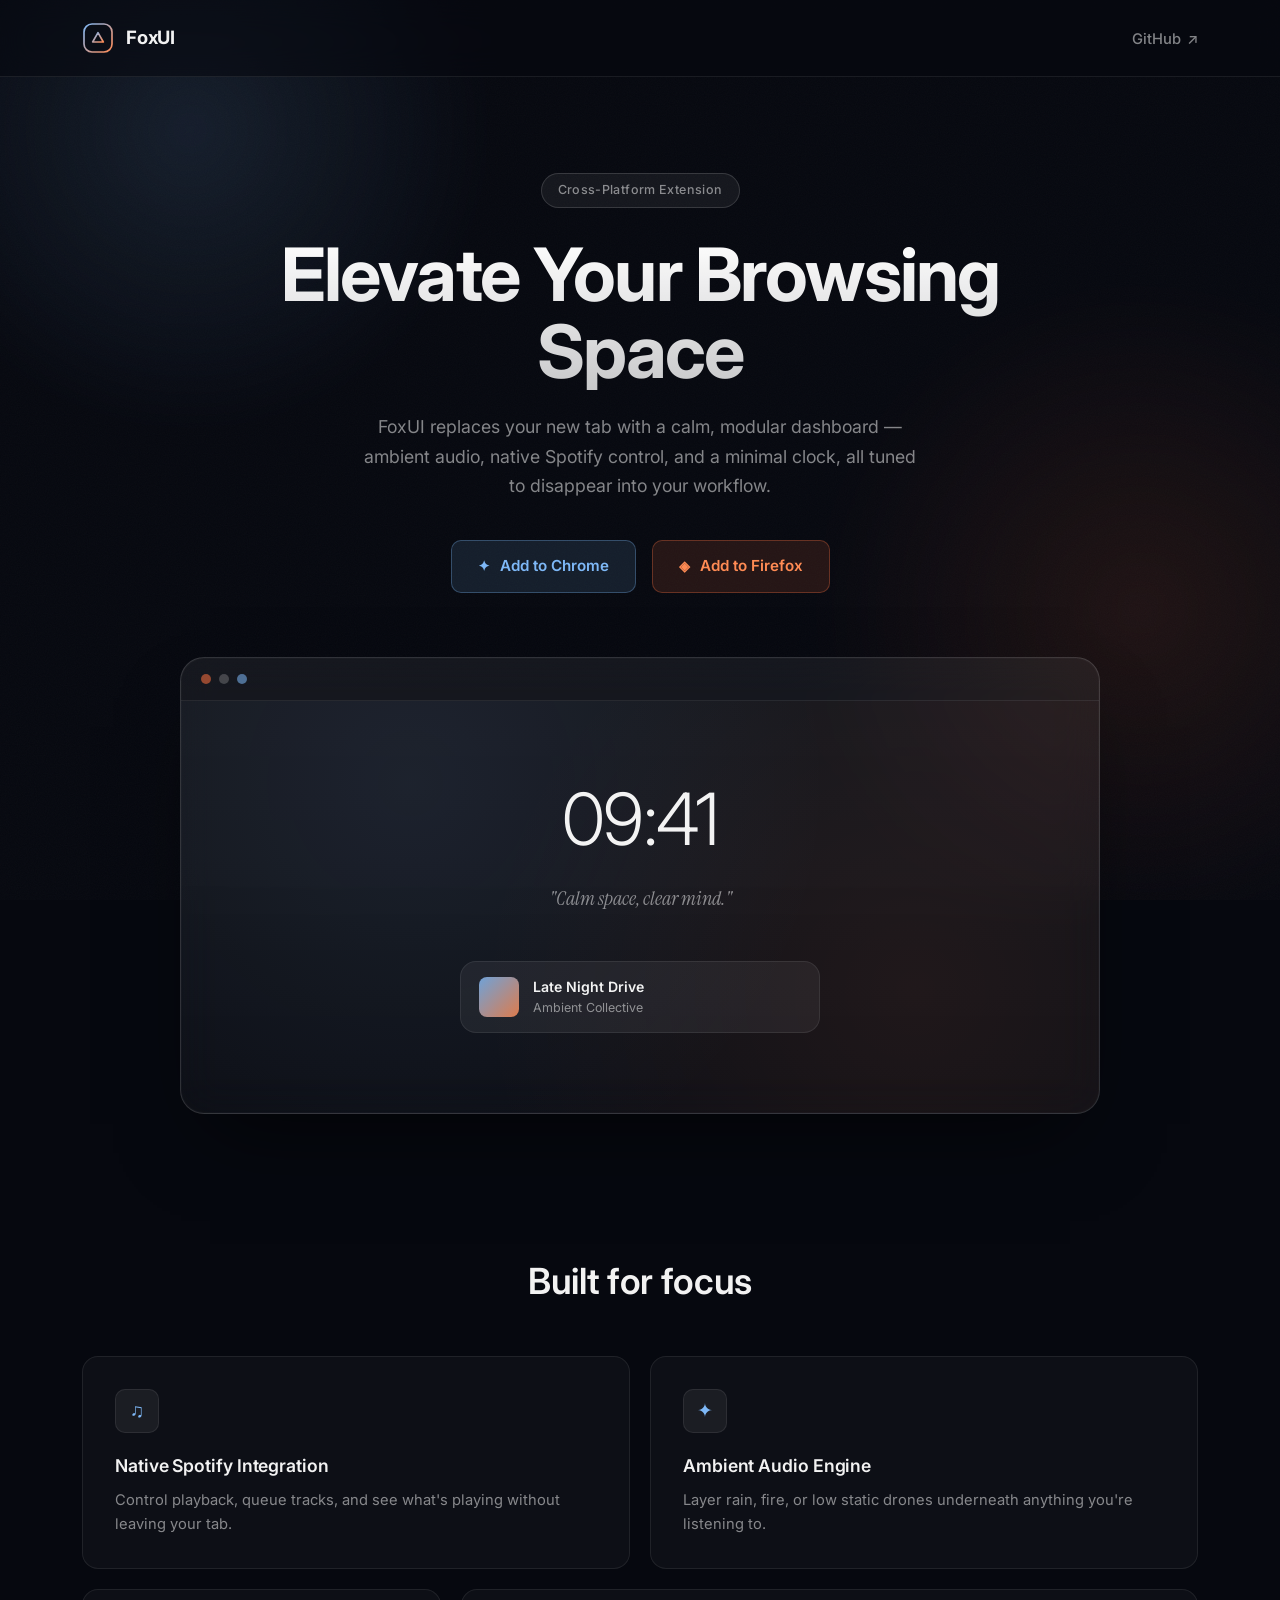
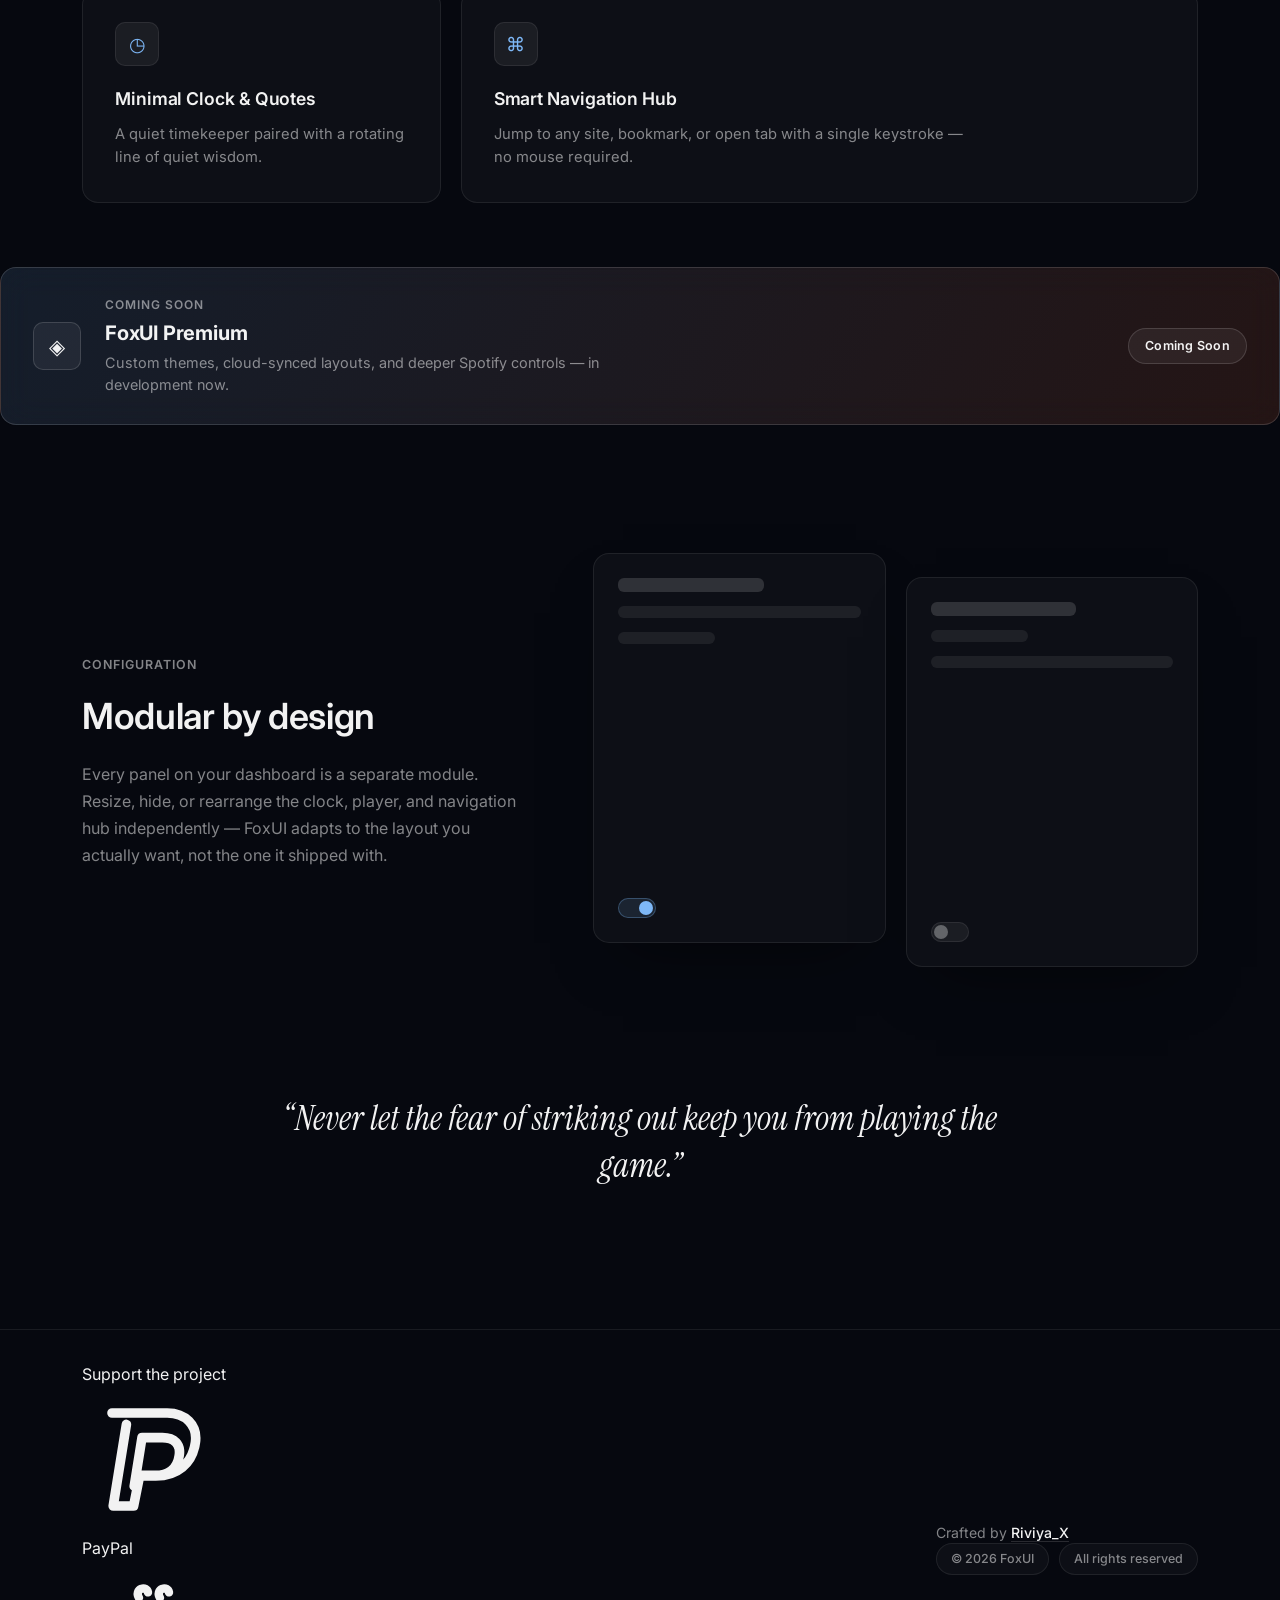
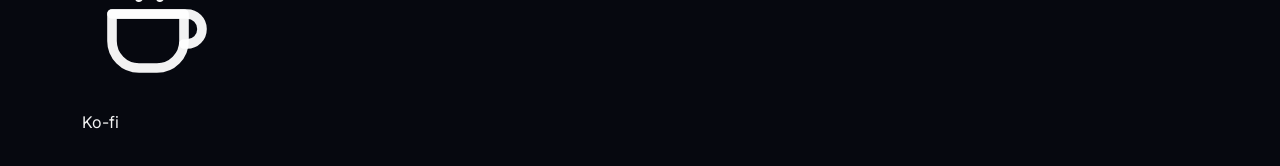
==== Site/index.html @ 52e37da1 "Rebrand to FoxUI with major design overhaul Rebrand ChromeUI to FoxUI across all platforms. Implemen" ====
<!DOCTYPE html>
<html lang="en">
<head>
  <meta charset="UTF-8" />
  <meta name="viewport" content="width=device-width, initial-scale=1.0" />
  <title>FoxUI — Elevate Your Browsing Space</title>
  <meta name="description" content="FoxUI is a cross-platform browser extension that brings ambient audio, native Spotify integration, and a calm, modular dashboard to your new tab." />

  <link rel="preconnect" href="https://fonts.googleapis.com">
  <link rel="preconnect" href="https://fonts.gstatic.com" crossorigin>
  <link href="https://fonts.googleapis.com/css2?family=Inter:wght@300;400;500;600;700&family=Instrument+Serif:ital@1&display=swap" rel="stylesheet">

  <link rel="stylesheet" href="style.css" />
</head>
<body>

  <!-- Ambient background glows -->
  <div class="ambient-bg" aria-hidden="true">
    <div class="glow glow-chrome"></div>
    <div class="glow glow-firefox"></div>
  </div>

  <div class="page">

    <!-- ===================== NAVBAR ===================== -->
    <header class="navbar">
      <div class="navbar__inner">
        <a href="#" class="brand" aria-label="FoxUI home">
          <img
            class="brand__logo"
            src="data:image/svg+xml;utf8,%3Csvg xmlns='http://www.w3.org/2000/svg' viewBox='0 0 48 48'%3E%3Cdefs%3E%3ClinearGradient id='g' x1='0' y1='0' x2='1' y2='1'%3E%3Cstop offset='0' stop-color='%237eb8f7'/%3E%3Cstop offset='1' stop-color='%23ff8b54'/%3E%3C/linearGradient%3E%3C/defs%3E%3Crect x='3' y='3' width='42' height='42' rx='12' fill='none' stroke='url(%23g)' stroke-width='2.5'/%3E%3Cpath d='M16 30 L24 16 L32 30 Z' fill='none' stroke='url(%23g)' stroke-width='2.5' stroke-linejoin='round'/%3E%3C/svg%3E"
            alt="FoxUI logo"
            width="32"
            height="32"
            loading="eager"
          />
          <span class="brand__name">FoxUI</span>
        </a>

        <nav class="navbar__links" aria-label="Primary">
          <a class="navbar__github" href="https://github.com" target="_blank" rel="noopener noreferrer">
            GitHub <span aria-hidden="true">↗</span>
          </a>
        </nav>
      </div>
    </header>

    <main>

      <!-- ===================== HERO ===================== -->
      <section class="hero" aria-labelledby="hero-title">
        <div class="hero__inner">
          <span class="badge">Cross-Platform Extension</span>

          <h1 id="hero-title" class="hero__title">Elevate Your Browsing Space</h1>

          <p class="hero__subtitle">
            FoxUI replaces your new tab with a calm, modular dashboard — ambient audio,
            native Spotify control, and a minimal clock, all tuned to disappear into your workflow.
          </p>

          <div class="cta-row">
            <a href="#" class="btn btn--chrome">
              <span class="btn__icon" aria-hidden="true">✦</span>
              Add to Chrome
            </a>
            <a href="#" class="btn btn--firefox">
              <span class="btn__icon" aria-hidden="true">◈</span>
              Add to Firefox
            </a>
          </div>
        </div>

        <!-- ===================== MOCKUP WINDOW ===================== -->
        <div class="mockup" role="img" aria-label="Preview of the FoxUI dashboard showing the ambient new tab interface">
          <div class="mockup__chrome">
            <span class="mockup__dot mockup__dot--a"></span>
            <span class="mockup__dot mockup__dot--b"></span>
            <span class="mockup__dot mockup__dot--c"></span>
          </div>
          <div class="mockup__screen">
            <div class="mockup__clock">09:41</div>
            <div class="mockup__quote">"Calm space, clear mind."</div>
            <div class="mockup__player">
              <div class="mockup__player-art" aria-hidden="true"></div>
              <div class="mockup__player-meta">
                <span class="mockup__player-track">Late Night Drive</span>
                <span class="mockup__player-artist">Ambient Collective</span>
              </div>
              <span class="mockup__player-icon" aria-hidden="true">
                <span class="eq-bar"></span>
                <span class="eq-bar"></span>
                <span class="eq-bar"></span>
              </span>
            </div>
          </div>
        </div>
      </section>

      <!-- ===================== FEATURES GRID ===================== -->
      <section class="features" aria-labelledby="features-title">
        <h2 id="features-title" class="section-title">Built for focus</h2>

        <div class="features__grid">
          <article class="card card--span-6">
            <span class="card__icon" aria-hidden="true">♫</span>
            <h3 class="card__title">Native Spotify Integration</h3>
            <p class="card__text">Control playback, queue tracks, and see what's playing without leaving your tab.</p>
          </article>

          <article class="card card--span-6">
            <span class="card__icon" aria-hidden="true">✦</span>
            <h3 class="card__title">Ambient Audio Engine</h3>
            <p class="card__text">Layer rain, fire, or low static drones underneath anything you're listening to.</p>
          </article>

          <article class="card card--span-4">
            <span class="card__icon" aria-hidden="true">◷</span>
            <h3 class="card__title">Minimal Clock &amp; Quotes</h3>
            <p class="card__text">A quiet timekeeper paired with a rotating line of quiet wisdom.</p>
          </article>

          <article class="card card--span-8">
            <span class="card__icon" aria-hidden="true">⌘</span>
            <h3 class="card__title">Smart Navigation Hub</h3>
            <p class="card__text">Jump to any site, bookmark, or open tab with a single keystroke — no mouse required.</p>
          </article>
        </div>
      </section>

      <!-- ===================== PREMIUM TEASER ===================== -->
      <section class="premium" aria-labelledby="premium-title">
        <div class="premium__panel">
          <span class="premium__icon" aria-hidden="true">◈</span>
          <div class="premium__copy">
            <span class="premium__eyebrow">Coming soon</span>
            <h2 id="premium-title" class="premium__title">FoxUI Premium</h2>
            <p class="premium__text">Custom themes, cloud-synced layouts, and deeper Spotify controls — in development now.</p>
          </div>
          <span class="premium__status">Coming Soon</span>
        </div>
      </section>

      <!-- ===================== SETTINGS / DUAL PANEL ===================== -->
      <section class="settings" aria-labelledby="settings-title">
        <div class="settings__copy">
          <span class="eyebrow">Configuration</span>
          <h2 id="settings-title" class="section-title">Modular by design</h2>
          <p class="settings__text">
            Every panel on your dashboard is a separate module. Resize, hide, or rearrange
            the clock, player, and navigation hub independently — FoxUI adapts to the layout
            you actually want, not the one it shipped with.
          </p>
        </div>

        <div class="settings__panels">
          <div class="panel-img panel-img--a" role="img" aria-label="Settings panel showing layout density controls">
            <div class="panel-img__row panel-img__row--title"></div>
            <div class="panel-img__row"></div>
            <div class="panel-img__row panel-img__row--short"></div>
            <div class="panel-img__toggle"></div>
          </div>
          <div class="panel-img panel-img--b" role="img" aria-label="Settings panel showing module visibility controls">
            <div class="panel-img__row panel-img__row--title"></div>
            <div class="panel-img__row panel-img__row--short"></div>
            <div class="panel-img__row"></div>
            <div class="panel-img__toggle panel-img__toggle--off"></div>
          </div>
        </div>
      </section>

      <!-- ===================== QUOTE BANNER ===================== -->
      <section class="quote-banner" aria-label="Featured quote">
        <p class="quote-banner__text">
          “Never let the fear of striking out keep you from playing the game.”
        </p>
      </section>

    </main>

    <!-- ===================== FOOTER ===================== -->
    <footer class="footer">
      <div class="footer__inner">
        <div class="footer__support">
          <span class="footer__support-label">Support the project</span>
          <div class="footer__donate">
            <a href="https://paypal.me" target="_blank" rel="noopener noreferrer" class="donate-btn donate-btn--paypal">
              <span class="donate-btn__icon" aria-hidden="true">
                <svg viewBox="0 0 24 24" fill="none" xmlns="http://www.w3.org/2000/svg">
                  <path d="M5 4.5h9.2c3 0 5.1 2 4.7 4.9-.5 3.6-3.1 5.6-6.6 5.6H9.6l-1 5H5.2L7.4 6.4M9.6 14.9h2.6c2.2 0 3.7-1.2 4-3.3.3-1.9-.8-3-2.8-3H10l-1.3 8.1" stroke="currentColor" stroke-width="1.6" stroke-linecap="round" stroke-linejoin="round"/>
                </svg>
              </span>
              PayPal
            </a>
            <a href="https://ko-fi.com" target="_blank" rel="noopener noreferrer" class="donate-btn donate-btn--kofi">
              <span class="donate-btn__icon" aria-hidden="true">
                <svg viewBox="0 0 24 24" fill="none" xmlns="http://www.w3.org/2000/svg">
                  <path d="M5 9h12.5c1.4 0 2.5 1.1 2.5 2.5S18.9 14 17.5 14H17" stroke="currentColor" stroke-width="1.6" stroke-linecap="round" stroke-linejoin="round"/>
                  <path d="M5 9h12v4.5A4.5 4.5 0 0 1 12.5 18h-3A4.5 4.5 0 0 1 5 13.5V9Z" stroke="currentColor" stroke-width="1.6" stroke-linecap="round" stroke-linejoin="round"/>
                  <path d="M9.5 6.3c-.4-.6-.2-1.3.4-1.5.5-.2 1 .1 1.1.6M13 6.3c-.4-.6-.2-1.3.4-1.5.5-.2 1 .1 1.1.6" stroke="currentColor" stroke-width="1.4" stroke-linecap="round"/>
                </svg>
              </span>
              Ko-fi
            </a>
          </div>
        </div>

        <div class="footer__base">
          <p class="footer__credit">Crafted by <a href="https://riviyax.site" class="footer__link">Riviya_X</a></p>
          <div class="footer__tags">
            <span class="tag">© 2026 FoxUI</span>
            <span class="tag">All rights reserved</span>
          </div>
        </div>
      </div>
    </footer>

  </div>
</body>
</html>
---- Site/style.css ----
/* ===========================================================
   FoxUI — Stylesheet
   Dark mode glassmorphism design system
   =========================================================== */

/* -----------------------------------------------------------
   1. Design tokens
----------------------------------------------------------- */
:root {
  /* Backgrounds */
  --bg-deep: #06080f;
  --card-bg-1: rgba(255, 255, 255, 0.03);
  --card-bg-2: rgba(255, 255, 255, 0.06);

  /* Borders */
  --border-soft: rgba(255, 255, 255, 0.08);
  --border-strong: rgba(255, 255, 255, 0.14);

  /* Text */
  --text-primary: rgba(255, 255, 255, 0.95);
  --text-muted: rgba(255, 255, 255, 0.5);
  --text-faint: rgba(255, 255, 255, 0.32);

  /* Accent — Chrome */
  --chrome: #7eb8f7;
  --chrome-bg: rgba(126, 184, 247, 0.12);
  --chrome-border: rgba(126, 184, 247, 0.3);

  /* Accent — Firefox */
  --firefox: #ff8b54;
  --firefox-bg: rgba(255, 113, 64, 0.12);
  --firefox-border: rgba(255, 113, 64, 0.3);

  /* Type */
  --font-body: 'Inter', sans-serif;
  --font-serif: 'Instrument Serif', Georgia, serif;

  /* Layout */
  --max-width: 1180px;
  --radius-lg: 24px;
  --radius-md: 16px;
  --radius-sm: 10px;

  /* Motion */
  --ease: cubic-bezier(0.22, 1, 0.36, 1);
}

/* -----------------------------------------------------------
   2. Reset
----------------------------------------------------------- */
* {
  margin: 0;
  padding: 0;
  box-sizing: border-box;
}

html {
  -webkit-font-smoothing: antialiased;
  -moz-osx-font-smoothing: grayscale;
  scroll-behavior: smooth;
}

body {
  background-color: var(--bg-deep);
  color: var(--text-primary);
  font-family: var(--font-body);
  font-weight: 400;
  line-height: 1.5;
  min-height: 100vh;
  overflow-x: hidden;
  position: relative;
}

img {
  display: block;
  max-width: 100%;
}

a {
  color: inherit;
  text-decoration: none;
}

ul,
ol {
  list-style: none;
}

button {
  font: inherit;
  border: none;
  background: none;
  cursor: pointer;
}

@media (prefers-reduced-motion: reduce) {
  * {
    animation-duration: 0.01ms !important;
    animation-iteration-count: 1 !important;
    transition-duration: 0.01ms !important;
    scroll-behavior: auto !important;
  }
}

:focus-visible {
  outline: 2px solid var(--chrome);
  outline-offset: 3px;
  border-radius: 4px;
}

/* -----------------------------------------------------------
   3. Ambient background
----------------------------------------------------------- */
.ambient-bg {
  position: fixed;
  inset: 0;
  z-index: 0;
  overflow: hidden;
  pointer-events: none;
}

.glow {
  position: absolute;
  border-radius: 50%;
  filter: blur(10px);
  opacity: 0.55;
  will-change: transform;
}

.glow-chrome {
  width: 620px;
  height: 620px;
  top: -180px;
  left: -120px;
  background: radial-gradient(circle, rgba(126, 184, 247, 0.22) 0%, rgba(126, 184, 247, 0) 70%);
  animation: drift-a 22s ease-in-out infinite;
}

.glow-firefox {
  width: 680px;
  height: 680px;
  top: 30%;
  right: -200px;
  background: radial-gradient(circle, rgba(255, 113, 64, 0.18) 0%, rgba(255, 113, 64, 0) 70%);
  animation: drift-b 26s ease-in-out infinite;
}

/* Subtle grain so the dark field reads as material, not a flat gradient */
.ambient-bg::after {
  content: '';
  position: absolute;
  inset: -10%;
  background-image: url("data:image/svg+xml;utf8,%3Csvg xmlns='http://www.w3.org/2000/svg' width='160' height='160'%3E%3Cfilter id='n'%3E%3CfeTurbulence type='fractalNoise' baseFrequency='0.9' numOctaves='2' stitchTiles='stitch'/%3E%3C/filter%3E%3Crect width='100%25' height='100%25' filter='url(%23n)'/%3E%3C/svg%3E");
  opacity: 0.035;
  mix-blend-mode: overlay;
}

@keyframes drift-a {
  0%, 100% { transform: translate(0, 0) scale(1); }
  50% { transform: translate(40px, 60px) scale(1.08); }
}

@keyframes drift-b {
  0%, 100% { transform: translate(0, 0) scale(1); }
  50% { transform: translate(-50px, -40px) scale(1.05); }
}

/* Content layer sits above the ambient background */
.page {
  position: relative;
  z-index: 1;
}

/* -----------------------------------------------------------
   4. Layout helpers
----------------------------------------------------------- */
.navbar__inner,
.hero__inner,
.features,
.settings,
.quote-banner,
.footer__inner {
  width: 100%;
  max-width: var(--max-width);
  margin-inline: auto;
  padding-inline: 32px;
}

.section-title {
  font-size: clamp(1.6rem, 1.1rem + 1.5vw, 2.25rem);
  font-weight: 600;
  letter-spacing: -0.01em;
  color: var(--text-primary);
}

.eyebrow {
  display: inline-block;
  font-size: 0.78rem;
  font-weight: 600;
  letter-spacing: 0.08em;
  text-transform: uppercase;
  color: var(--text-muted);
  margin-bottom: 14px;
}

/* -----------------------------------------------------------
   5. Navbar
----------------------------------------------------------- */
.navbar {
  position: sticky;
  top: 0;
  z-index: 10;
  backdrop-filter: blur(16px);
  -webkit-backdrop-filter: blur(16px);
  background: rgba(6, 8, 15, 0.55);
  border-bottom: 1px solid var(--border-soft);
}

.navbar__inner {
  display: flex;
  align-items: center;
  justify-content: space-between;
  height: 76px;
}

.brand {
  display: flex;
  align-items: center;
  gap: 12px;
}

.brand__logo {
  width: 32px;
  height: 32px;
  flex-shrink: 0;
}

.brand__name {
  font-size: 1.15rem;
  font-weight: 700;
  letter-spacing: -0.01em;
  color: var(--text-primary);
}

.navbar__github {
  font-size: 0.92rem;
  font-weight: 500;
  color: var(--text-muted);
  display: inline-flex;
  align-items: center;
  gap: 6px;
  transition: color 0.2s var(--ease);
}

.navbar__github:hover {
  color: var(--text-primary);
}

/* -----------------------------------------------------------
   6. Hero
----------------------------------------------------------- */
.hero {
  display: flex;
  flex-direction: column;
  align-items: center;
  text-align: center;
  padding-top: 96px;
  padding-bottom: 0;
}

.hero__inner {
  display: flex;
  flex-direction: column;
  align-items: center;
}

.badge {
  display: inline-flex;
  align-items: center;
  padding: 7px 16px;
  border-radius: 999px;
  background: var(--card-bg-2);
  border: 1px solid var(--border-strong);
  font-size: 0.78rem;
  font-weight: 500;
  letter-spacing: 0.03em;
  color: var(--text-muted);
  margin-bottom: 28px;
}

.hero__title {
  font-size: clamp(2.6rem, 1.8rem + 3.5vw, 4.6rem);
  font-weight: 700;
  letter-spacing: -0.025em;
  line-height: 1.05;
  max-width: 880px;
  color: var(--text-primary);
  background: linear-gradient(
    180deg,
    rgba(255, 255, 255, 1) 0%,
    rgba(255, 255, 255, 0.78) 100%
  );
  -webkit-background-clip: text;
  background-clip: text;
  -webkit-text-fill-color: transparent;
}

.hero__subtitle {
  margin-top: 22px;
  max-width: 560px;
  font-size: clamp(1rem, 0.95rem + 0.2vw, 1.15rem);
  font-weight: 400;
  line-height: 1.65;
  color: var(--text-muted);
}

.cta-row {
  display: flex;
  flex-wrap: wrap;
  justify-content: center;
  gap: 16px;
  margin-top: 40px;
}

.btn {
  display: inline-flex;
  align-items: center;
  gap: 10px;
  padding: 14px 26px;
  border-radius: var(--radius-sm);
  font-size: 0.95rem;
  font-weight: 600;
  border: 1px solid transparent;
  transition: transform 0.2s var(--ease), background 0.2s var(--ease), box-shadow 0.2s var(--ease);
}

.btn__icon {
  font-size: 0.95em;
  line-height: 1;
}

.btn--chrome {
  color: var(--chrome);
  background: var(--chrome-bg);
  border-color: var(--chrome-border);
}

.btn--chrome:hover {
  transform: translateY(-2px);
  box-shadow: 0 10px 30px -10px rgba(126, 184, 247, 0.45);
}

.btn--firefox {
  color: var(--firefox);
  background: var(--firefox-bg);
  border-color: var(--firefox-border);
}

.btn--firefox:hover {
  transform: translateY(-2px);
  box-shadow: 0 10px 30px -10px rgba(255, 113, 64, 0.45);
}

/* -----------------------------------------------------------
   7. Mockup window
----------------------------------------------------------- */
.mockup {
  width: 100%;
  max-width: 920px;
  margin: 64px auto 0;
  border-radius: var(--radius-lg);
  border: 1px solid var(--border-strong);
  background: linear-gradient(180deg, var(--card-bg-2) 0%, var(--card-bg-1) 100%);
  box-shadow:
    0 40px 80px -30px rgba(0, 0, 0, 0.65),
    0 0 0 1px rgba(255, 255, 255, 0.02) inset;
  overflow: hidden;
  backdrop-filter: blur(20px);
  -webkit-backdrop-filter: blur(20px);
}

.mockup__chrome {
  display: flex;
  gap: 8px;
  padding: 16px 20px;
  border-bottom: 1px solid var(--border-soft);
}

.mockup__dot {
  width: 10px;
  height: 10px;
  border-radius: 50%;
  background: rgba(255, 255, 255, 0.14);
}

.mockup__dot--a { background: rgba(255, 113, 64, 0.55); }
.mockup__dot--b { background: rgba(255, 255, 255, 0.2); }
.mockup__dot--c { background: rgba(126, 184, 247, 0.55); }

.mockup__screen {
  position: relative;
  padding: 64px 40px 80px;
  display: flex;
  flex-direction: column;
  align-items: center;
  text-align: center;
  min-height: 360px;
  background:
    radial-gradient(circle at 25% 20%, rgba(126, 184, 247, 0.08), transparent 55%),
    radial-gradient(circle at 80% 70%, rgba(255, 113, 64, 0.07), transparent 55%);
}

.mockup__clock {
  font-size: clamp(3rem, 2.2rem + 3vw, 4.5rem);
  font-weight: 300;
  letter-spacing: -0.02em;
  color: var(--text-primary);
}

.mockup__quote {
  margin-top: 10px;
  font-family: var(--font-serif);
  font-style: italic;
  font-size: 1.25rem;
  color: var(--text-muted);
}

.mockup__player {
  margin-top: 48px;
  width: 100%;
  max-width: 360px;
  display: flex;
  align-items: center;
  gap: 14px;
  padding: 14px 18px;
  border-radius: var(--radius-md);
  background: var(--card-bg-2);
  border: 1px solid var(--border-soft);
  text-align: left;
}

.mockup__player-art {
  width: 40px;
  height: 40px;
  border-radius: 8px;
  flex-shrink: 0;
  background: linear-gradient(135deg, var(--chrome) 0%, var(--firefox) 100%);
  opacity: 0.85;
}

.mockup__player-meta {
  display: flex;
  flex-direction: column;
  gap: 2px;
  flex: 1;
  min-width: 0;
}

.mockup__player-track {
  font-size: 0.88rem;
  font-weight: 600;
  color: var(--text-primary);
  white-space: nowrap;
  overflow: hidden;
  text-overflow: ellipsis;
}

.mockup__player-artist {
  font-size: 0.78rem;
  color: var(--text-muted);
}

.mockup__player-icon {
  color: var(--chrome);
  font-size: 1.1rem;
  flex-shrink: 0;
}

/* -----------------------------------------------------------
   8. Features grid
----------------------------------------------------------- */
.features {
  padding-top: 140px;
}

.features .section-title {
  text-align: center;
  margin-bottom: 48px;
}

.features__grid {
  display: grid;
  grid-template-columns: repeat(12, 1fr);
  gap: 20px;
}

.card {
  position: relative;
  border-radius: var(--radius-md);
  background: var(--card-bg-1);
  border: 1px solid var(--border-soft);
  padding: 32px;
  transition: border-color 0.25s var(--ease), background 0.25s var(--ease), transform 0.25s var(--ease);
}

.card:hover {
  background: var(--card-bg-2);
  border-color: var(--border-strong);
  transform: translateY(-3px);
}

.card--span-6 { grid-column: span 6; }
.card--span-4 { grid-column: span 4; }
.card--span-8 { grid-column: span 8; }

.card__icon {
  display: inline-flex;
  align-items: center;
  justify-content: center;
  width: 44px;
  height: 44px;
  border-radius: var(--radius-sm);
  background: var(--card-bg-2);
  border: 1px solid var(--border-soft);
  font-size: 1.2rem;
  margin-bottom: 20px;
  color: var(--chrome);
}

.card__title {
  font-size: 1.1rem;
  font-weight: 600;
  letter-spacing: -0.005em;
  margin-bottom: 10px;
  color: var(--text-primary);
}

.card__text {
  font-size: 0.92rem;
  line-height: 1.6;
  color: var(--text-muted);
  max-width: 480px;
}

/* -----------------------------------------------------------
   9. Premium teaser
----------------------------------------------------------- */
.premium {
  padding-top: 64px;
}

.premium__panel {
  display: flex;
  align-items: center;
  gap: 24px;
  padding: 28px 32px;
  border-radius: var(--radius-md);
  background: linear-gradient(120deg, var(--chrome-bg) 0%, var(--firefox-bg) 100%);
  border: 1px solid var(--border-strong);
  backdrop-filter: blur(16px);
  -webkit-backdrop-filter: blur(16px);
}

.premium__icon {
  display: inline-flex;
  align-items: center;
  justify-content: center;
  width: 48px;
  height: 48px;
  flex-shrink: 0;
  border-radius: var(--radius-sm);
  background: var(--card-bg-2);
  border: 1px solid var(--border-strong);
  font-size: 1.3rem;
  color: var(--text-primary);
}

.premium__copy {
  flex: 1;
  min-width: 0;
}

.premium__eyebrow {
  display: block;
  font-size: 0.75rem;
  font-weight: 600;
  letter-spacing: 0.08em;
  text-transform: uppercase;
  color: var(--text-muted);
  margin-bottom: 4px;
}

.premium__title {
  font-size: 1.25rem;
  font-weight: 700;
  letter-spacing: -0.01em;
  color: var(--text-primary);
}

.premium__text {
  margin-top: 4px;
  font-size: 0.9rem;
  line-height: 1.55;
  color: var(--text-muted);
  max-width: 520px;
}

.premium__status {
  flex-shrink: 0;
  font-size: 0.78rem;
  font-weight: 600;
  letter-spacing: 0.02em;
  padding: 8px 16px;
  border-radius: 999px;
  background: var(--card-bg-2);
  border: 1px solid var(--border-strong);
  color: var(--text-primary);
  white-space: nowrap;
}

/* -----------------------------------------------------------
   10. Settings dual-panel section
----------------------------------------------------------- */
.settings {
  display: grid;
  grid-template-columns: minmax(0, 0.85fr) minmax(0, 1.15fr);
  gap: 64px;
  align-items: center;
  padding-top: 140px;
}

.settings__text {
  margin-top: 18px;
  font-size: 1rem;
  line-height: 1.7;
  color: var(--text-muted);
  max-width: 440px;
}

.settings__panels {
  display: flex;
  gap: 20px;
}

.panel-img {
  flex: 1;
  min-width: 0;
  aspect-ratio: 3 / 4;
  border-radius: var(--radius-md);
  background: var(--card-bg-1);
  border: 1px solid var(--border-soft);
  padding: 24px;
  display: flex;
  flex-direction: column;
  gap: 14px;
  box-shadow: 0 30px 60px -30px rgba(0, 0, 0, 0.55);
}

.panel-img--a { transform: translateY(-12px); }
.panel-img--b { transform: translateY(12px); }

.panel-img__row {
  height: 12px;
  border-radius: 6px;
  background: rgba(255, 255, 255, 0.07);
}

.panel-img__row--title {
  width: 60%;
  height: 14px;
  background: rgba(255, 255, 255, 0.14);
}

.panel-img__row--short {
  width: 40%;
}

.panel-img__toggle {
  margin-top: auto;
  width: 38px;
  height: 20px;
  border-radius: 999px;
  background: var(--chrome-bg);
  border: 1px solid var(--chrome-border);
  position: relative;
}

.panel-img__toggle::after {
  content: '';
  position: absolute;
  top: 2px;
  right: 2px;
  width: 14px;
  height: 14px;
  border-radius: 50%;
  background: var(--chrome);
}

.panel-img__toggle--off {
  background: var(--card-bg-2);
  border-color: var(--border-soft);
}

.panel-img__toggle--off::after {
  right: auto;
  left: 2px;
  background: var(--text-faint);
}

/* -----------------------------------------------------------
   10. Quote banner
----------------------------------------------------------- */
.quote-banner {
  padding-top: 140px;
  padding-bottom: 20px;
  display: flex;
  justify-content: center;
}

.quote-banner__text {
  font-family: var(--font-serif);
  font-style: italic;
  font-size: clamp(1.4rem, 1.1rem + 1.3vw, 2.1rem);
  line-height: 1.4;
  text-align: center;
  max-width: 760px;
  color: var(--text-primary);
}

/* -----------------------------------------------------------
   11. Footer
----------------------------------------------------------- */
.footer {
  margin-top: 120px;
  border-top: 1px solid var(--border-soft);
}

.footer__inner {
  display: flex;
  align-items: center;
  justify-content: space-between;
  flex-wrap: wrap;
  gap: 16px;
  padding-block: 32px;
}

.footer__credit {
  font-size: 0.88rem;
  color: var(--text-muted);
}

.footer__link {
  color: var(--text-primary);
  font-weight: 500;
  border-bottom: 1px solid var(--border-strong);
  transition: color 0.2s var(--ease), border-color 0.2s var(--ease);
}

.footer__link:hover {
  color: var(--chrome);
  border-color: var(--chrome-border);
}

.footer__tags {
  display: flex;
  gap: 10px;
  flex-wrap: wrap;
}

.tag {
  font-size: 0.78rem;
  font-weight: 500;
  color: var(--text-muted);
  padding: 6px 14px;
  border-radius: 999px;
  background: var(--card-bg-1);
  border: 1px solid var(--border-soft);
  white-space: nowrap;
}

/* ===========================================================
   12. Responsive — Tablet (≤ 1024px)
   =========================================================== */
@media (max-width: 1024px) {
  .navbar__inner,
  .hero__inner,
  .features,
  .settings,
  .quote-banner,
  .footer__inner {
    padding-inline: 24px;
  }

  .features {
    padding-top: 110px;
  }

  .settings {
    grid-template-columns: 1fr;
    gap: 48px;
    padding-top: 110px;
    text-align: center;
  }

  .settings__copy {
    display: flex;
    flex-direction: column;
    align-items: center;
  }

  .settings__text {
    max-width: 520px;
  }

  .panel-img--a,
  .panel-img--b {
    transform: none;
  }

  .settings__panels {
    max-width: 460px;
    margin-inline: auto;
  }

  .quote-banner {
    padding-top: 110px;
  }

  .footer {
    margin-top: 96px;
  }
}

/* ===========================================================
   13. Responsive — Mobile (≤ 640px)
   =========================================================== */
@media (max-width: 640px) {
  .navbar__inner {
    height: 64px;
  }

  .brand__name {
    font-size: 1.05rem;
  }

  .hero {
    padding-top: 56px;
  }

  .badge {
    font-size: 0.72rem;
    padding: 6px 14px;
  }

  .hero__subtitle {
    max-width: 100%;
  }

  .cta-row {
    flex-direction: column;
    width: 100%;
    max-width: 320px;
  }

  .btn {
    width: 100%;
    justify-content: center;
  }

  .mockup {
    margin-top: 48px;
    border-radius: var(--radius-md);
  }

  .mockup__screen {
    padding: 48px 20px 56px;
    min-height: 280px;
  }

  .mockup__player {
    max-width: 100%;
  }

  .features {
    padding-top: 88px;
  }

  .features__grid {
    grid-template-columns: 1fr;
    gap: 16px;
  }

  .card--span-6,
  .card--span-4,
  .card--span-8 {
    grid-column: 1 / -1;
  }

  .card {
    padding: 26px;
  }

  .settings {
    padding-top: 88px;
  }

  .settings__panels {
    flex-direction: column;
    gap: 16px;
    max-width: 280px;
  }

  .panel-img {
    aspect-ratio: 16 / 10;
  }

  .quote-banner {
    padding-top: 88px;
  }

  .quote-banner__text {
    padding-inline: 8px;
  }

  .footer {
    margin-top: 72px;
  }

  .footer__inner {
    flex-direction: column;
    align-items: flex-start;
    gap: 14px;
  }

  .footer__tags {
    width: 100%;
  }
}
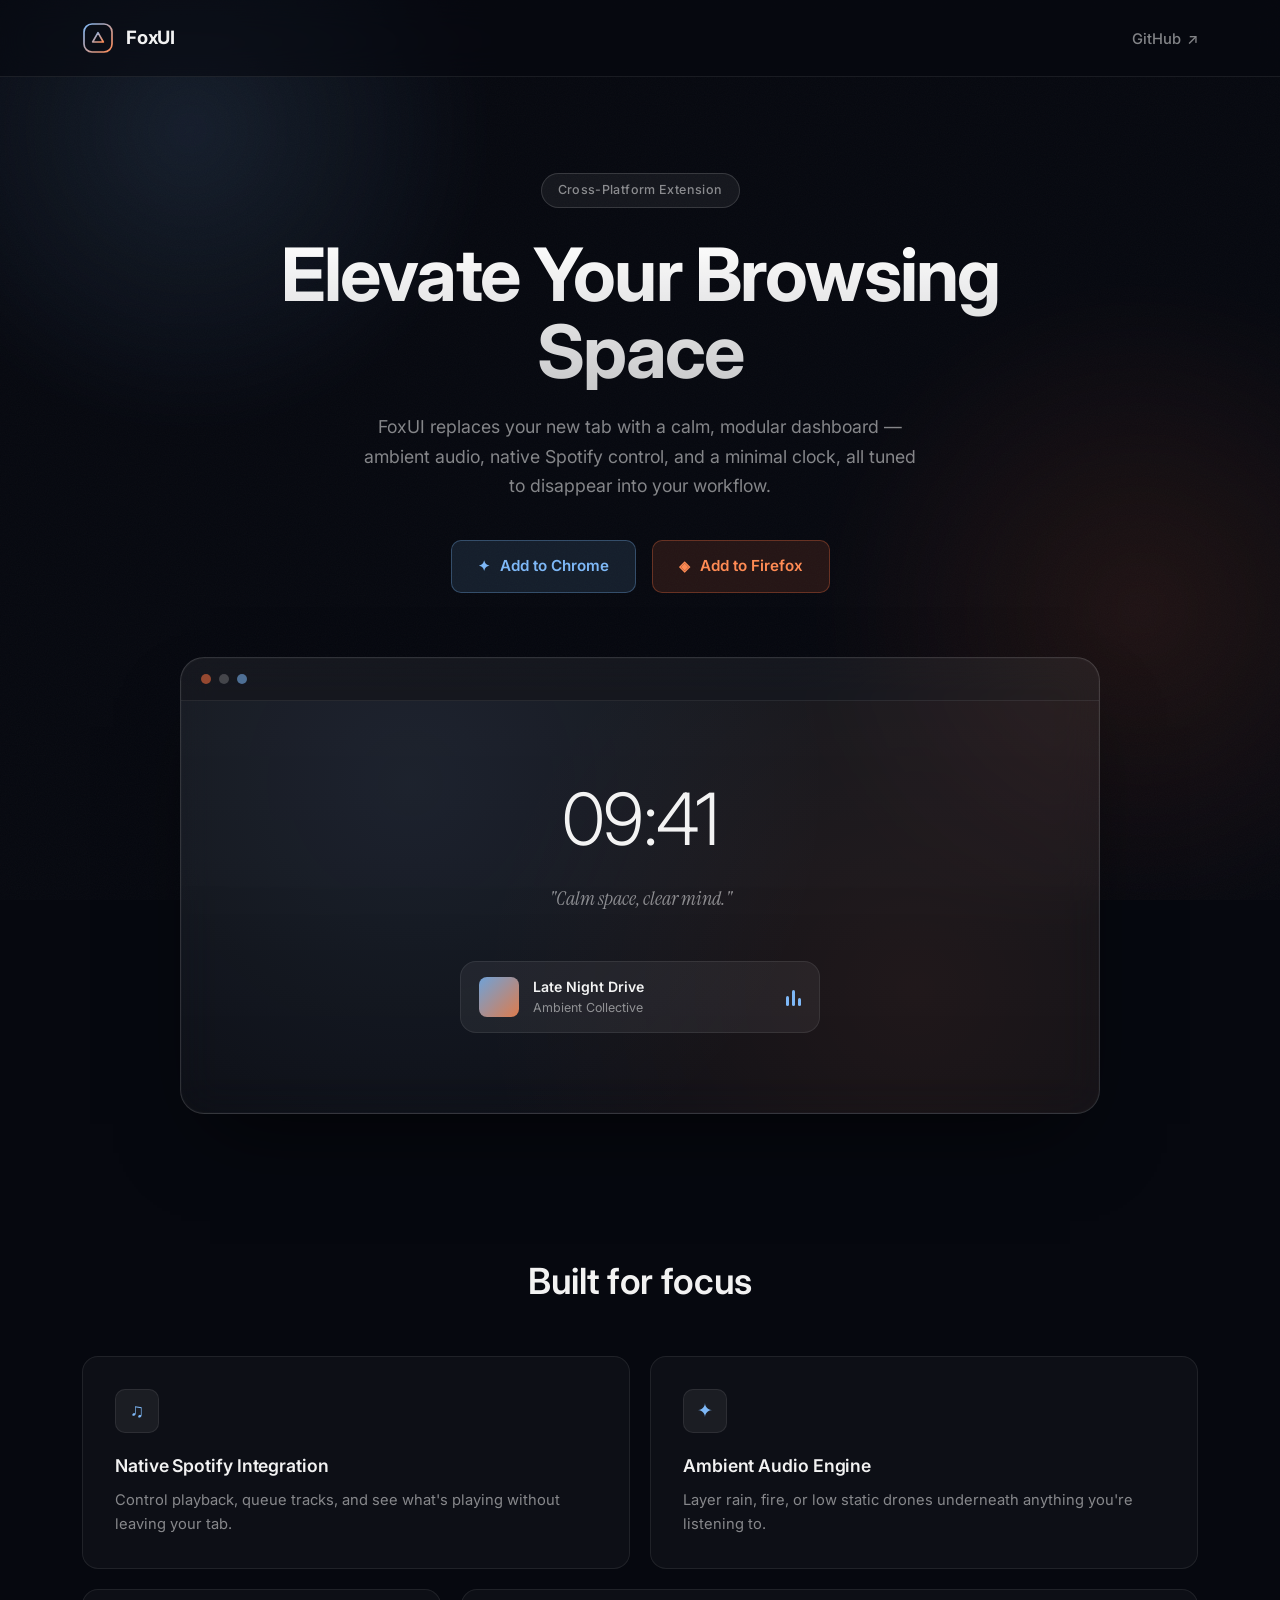
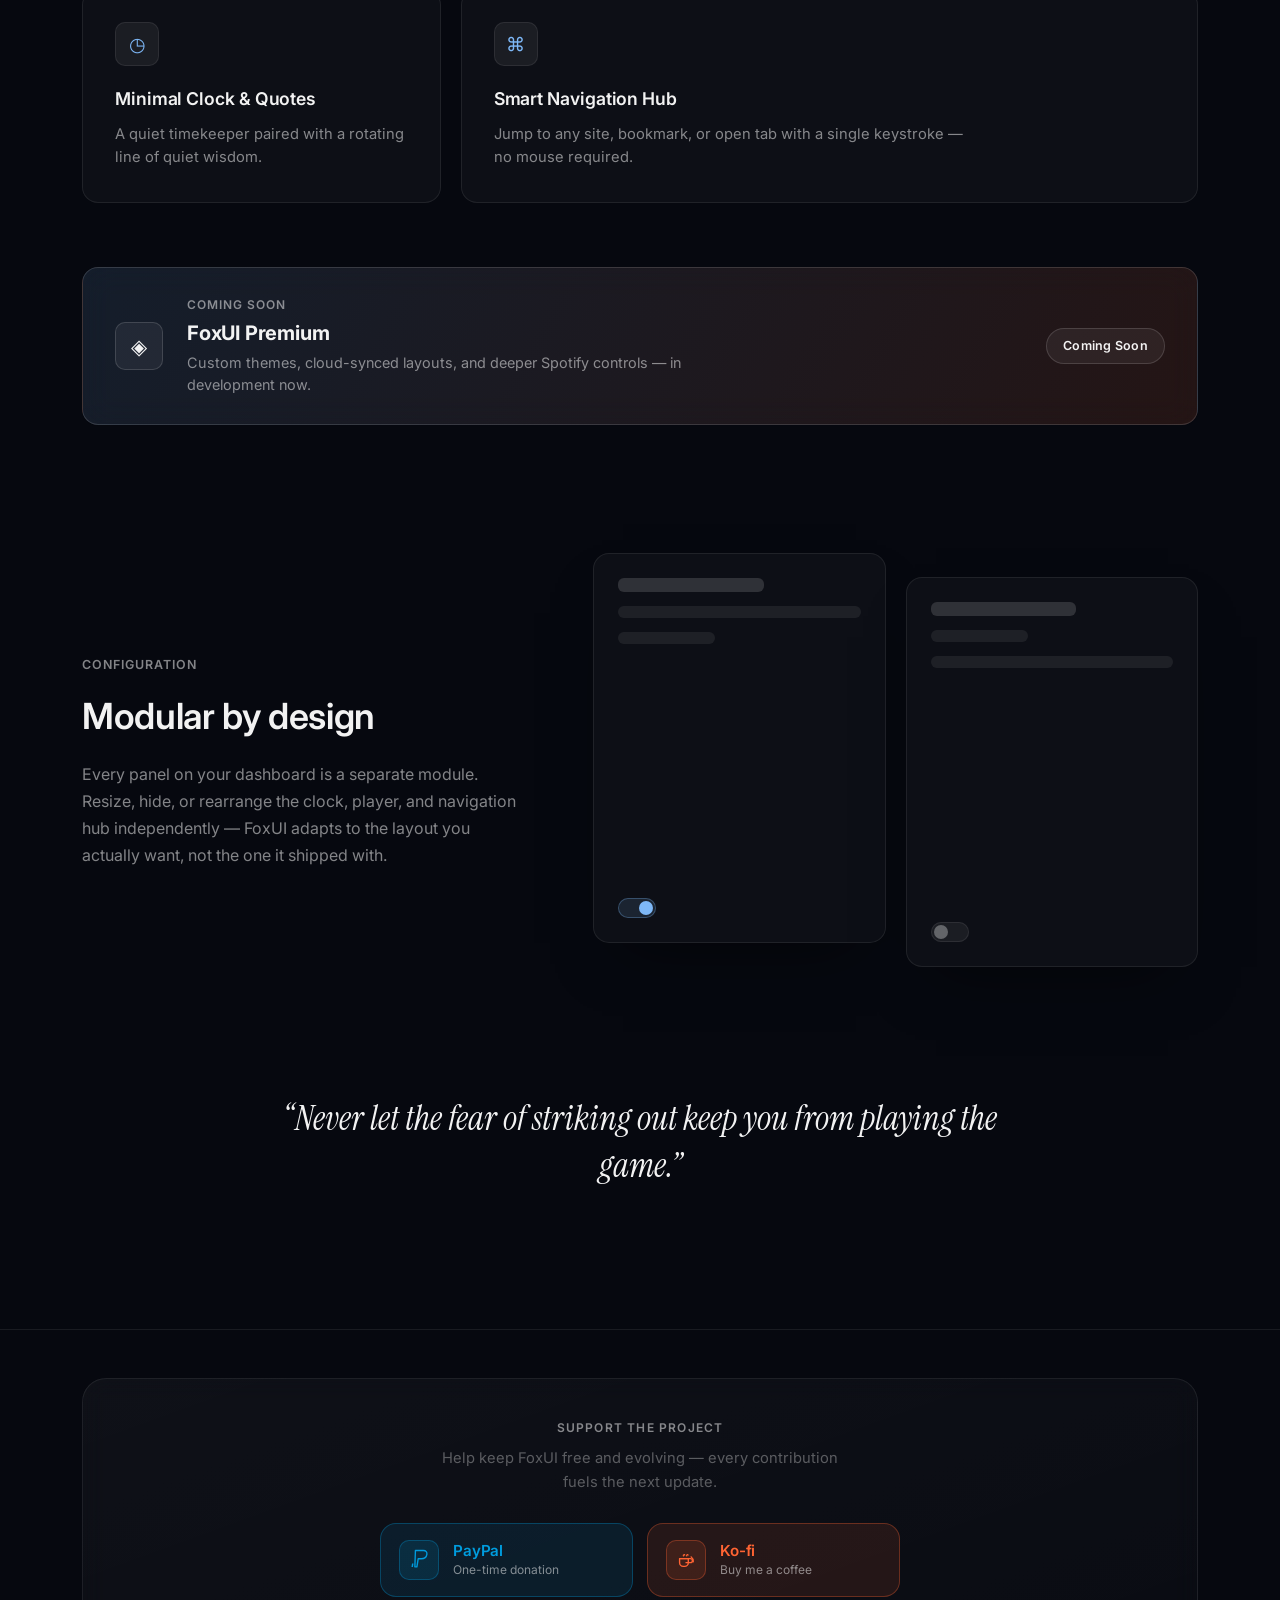
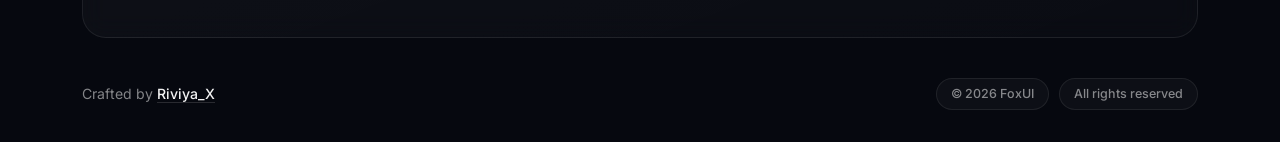
==== commit 8c944a40: "Redesign footer with enhanced donation buttons Completely redesigned the footer support section with" ====
--- a/Site/index.html
+++ b/Site/index.html
@@ -182,25 +182,50 @@
     <footer class="footer">
       <div class="footer__inner">
         <div class="footer__support">
-          <span class="footer__support-label">Support the project</span>
+          <div class="footer__support-header">
+            <span class="footer__support-label">Support the project</span>
+            <p class="footer__support-text">Help keep FoxUI free and evolving — every contribution fuels the next update.</p>
+          </div>
           <div class="footer__donate">
-            <a href="https://paypal.me" target="_blank" rel="noopener noreferrer" class="donate-btn donate-btn--paypal">
+            <a
+              href="https://www.paypal.com/donate/?hosted_button_id=242RGHUKPYWKY"
+              target="_blank"
+              rel="noopener noreferrer"
+              class="donate-btn donate-btn--paypal"
+              aria-label="Donate via PayPal"
+            >
               <span class="donate-btn__icon" aria-hidden="true">
                 <svg viewBox="0 0 24 24" fill="none" xmlns="http://www.w3.org/2000/svg">
-                  <path d="M5 4.5h9.2c3 0 5.1 2 4.7 4.9-.5 3.6-3.1 5.6-6.6 5.6H9.6l-1 5H5.2L7.4 6.4M9.6 14.9h2.6c2.2 0 3.7-1.2 4-3.3.3-1.9-.8-3-2.8-3H10l-1.3 8.1" stroke="currentColor" stroke-width="1.6" stroke-linecap="round" stroke-linejoin="round"/>
+                  <path d="M7.5 19.5h2.2l1.4-8.8h3.4c3.4 0 5.6-1.7 6.1-4.8.4-2.6-1-4.2-3.8-4.2H8.1L7.5 19.5Z" stroke="currentColor" stroke-width="1.5" stroke-linejoin="round"/>
+                  <path d="M6 19.5H3.8l.6-3.8H6l-.6 3.8Z" fill="currentColor"/>
                 </svg>
               </span>
-              PayPal
-            </a>
-            <a href="https://ko-fi.com" target="_blank" rel="noopener noreferrer" class="donate-btn donate-btn--kofi">
+              <span class="donate-btn__label">
+                <span class="donate-btn__name">PayPal</span>
+                <span class="donate-btn__hint">One-time donation</span>
+              </span>
+              <span class="donate-btn__arrow" aria-hidden="true">↗</span>
+            </a>
+            <a
+              href="https://ko-fi.com/riviyax"
+              target="_blank"
+              rel="noopener noreferrer"
+              class="donate-btn donate-btn--kofi"
+              aria-label="Donate via Ko-fi"
+            >
               <span class="donate-btn__icon" aria-hidden="true">
                 <svg viewBox="0 0 24 24" fill="none" xmlns="http://www.w3.org/2000/svg">
-                  <path d="M5 9h12.5c1.4 0 2.5 1.1 2.5 2.5S18.9 14 17.5 14H17" stroke="currentColor" stroke-width="1.6" stroke-linecap="round" stroke-linejoin="round"/>
-                  <path d="M5 9h12v4.5A4.5 4.5 0 0 1 12.5 18h-3A4.5 4.5 0 0 1 5 13.5V9Z" stroke="currentColor" stroke-width="1.6" stroke-linecap="round" stroke-linejoin="round"/>
-                  <path d="M9.5 6.3c-.4-.6-.2-1.3.4-1.5.5-.2 1 .1 1.1.6M13 6.3c-.4-.6-.2-1.3.4-1.5.5-.2 1 .1 1.1.6" stroke="currentColor" stroke-width="1.4" stroke-linecap="round"/>
+                  <path d="M5 10.5h11.8c1.2 0 2.2 1 2.2 2.2s-1 2.2-2.2 2.2H12" stroke="currentColor" stroke-width="1.5" stroke-linecap="round" stroke-linejoin="round"/>
+                  <path d="M5 10.5V15c0 2.2 1.8 4 4 4h1.5c2.2 0 4-1.8 4-4v-4.5H5Z" stroke="currentColor" stroke-width="1.5" stroke-linejoin="round"/>
+                  <path d="M9.2 7.5c-.3-.5-.1-1.1.4-1.3.4-.2.9 0 1 .4M12.8 7.5c-.3-.5-.1-1.1.4-1.3.4-.2.9 0 1 .4" stroke="currentColor" stroke-width="1.3" stroke-linecap="round"/>
+                  <path d="M17.5 8.5c1.5 1.2 2.5 3 2.5 5v.5" stroke="currentColor" stroke-width="1.3" stroke-linecap="round"/>
                 </svg>
               </span>
-              Ko-fi
+              <span class="donate-btn__label">
+                <span class="donate-btn__name">Ko-fi</span>
+                <span class="donate-btn__hint">Buy me a coffee</span>
+              </span>
+              <span class="donate-btn__arrow" aria-hidden="true">↗</span>
             </a>
           </div>
         </div>
--- a/Site/style.css
+++ b/Site/style.css
@@ -30,6 +30,16 @@
   --firefox: #ff8b54;
   --firefox-bg: rgba(255, 113, 64, 0.12);
   --firefox-border: rgba(255, 113, 64, 0.3);
+
+  /* Accent — Donate */
+  --paypal: #009cde;
+  --paypal-bg: rgba(0, 156, 222, 0.1);
+  --paypal-border: rgba(0, 156, 222, 0.32);
+  --paypal-glow: rgba(0, 156, 222, 0.4);
+  --kofi: #ff6433;
+  --kofi-bg: rgba(255, 100, 51, 0.1);
+  --kofi-border: rgba(255, 100, 51, 0.32);
+  --kofi-glow: rgba(255, 100, 51, 0.4);
 
   /* Type */
   --font-body: 'Inter', sans-serif;
@@ -69,6 +79,7 @@
   min-height: 100vh;
   overflow-x: hidden;
   position: relative;
+  padding-inline: env(safe-area-inset-left) env(safe-area-inset-right);
 }
 
 img {
@@ -177,13 +188,14 @@
 .navbar__inner,
 .hero__inner,
 .features,
+.premium,
 .settings,
 .quote-banner,
 .footer__inner {
   width: 100%;
   max-width: var(--max-width);
   margin-inline: auto;
-  padding-inline: 32px;
+  padding-inline: clamp(20px, 4vw, 32px);
 }
 
 .section-title {
@@ -471,9 +483,39 @@
 }
 
 .mockup__player-icon {
-  color: var(--chrome);
-  font-size: 1.1rem;
+  display: flex;
+  align-items: flex-end;
+  gap: 3px;
+  height: 18px;
   flex-shrink: 0;
+}
+
+.eq-bar {
+  width: 3px;
+  border-radius: 2px;
+  background: var(--chrome);
+  transform-origin: bottom;
+  animation: eq-pulse 0.9s var(--ease) infinite;
+}
+
+.eq-bar:nth-child(1) {
+  height: 10px;
+  animation-delay: 0s;
+}
+
+.eq-bar:nth-child(2) {
+  height: 16px;
+  animation-delay: 0.15s;
+}
+
+.eq-bar:nth-child(3) {
+  height: 8px;
+  animation-delay: 0.3s;
+}
+
+@keyframes eq-pulse {
+  0%, 100% { transform: scaleY(0.45); opacity: 0.55; }
+  50% { transform: scaleY(1); opacity: 1; }
 }
 
 /* -----------------------------------------------------------
@@ -728,7 +770,7 @@
 }
 
 /* -----------------------------------------------------------
-   11. Footer
+   11. Footer & donate buttons
 ----------------------------------------------------------- */
 .footer {
   margin-top: 120px;
@@ -737,11 +779,178 @@
 
 .footer__inner {
   display: flex;
+  flex-direction: column;
+  align-items: stretch;
+  gap: 40px;
+  padding-block: 48px 32px;
+}
+
+.footer__support {
+  display: flex;
+  flex-direction: column;
+  align-items: center;
+  gap: 28px;
+  padding: clamp(28px, 5vw, 40px);
+  border-radius: var(--radius-lg);
+  background: linear-gradient(
+    160deg,
+    rgba(255, 255, 255, 0.04) 0%,
+    rgba(255, 255, 255, 0.02) 100%
+  );
+  border: 1px solid var(--border-soft);
+  backdrop-filter: blur(12px);
+  -webkit-backdrop-filter: blur(12px);
+  text-align: center;
+}
+
+.footer__support-header {
+  display: flex;
+  flex-direction: column;
+  align-items: center;
+  gap: 10px;
+  max-width: 420px;
+}
+
+.footer__support-label {
+  font-size: 0.75rem;
+  font-weight: 600;
+  letter-spacing: 0.1em;
+  text-transform: uppercase;
+  color: var(--text-muted);
+}
+
+.footer__support-text {
+  font-size: 0.92rem;
+  line-height: 1.6;
+  color: var(--text-faint);
+}
+
+.footer__donate {
+  display: grid;
+  grid-template-columns: repeat(2, minmax(0, 1fr));
+  gap: 14px;
+  width: 100%;
+  max-width: 520px;
+}
+
+.donate-btn {
+  display: flex;
+  align-items: center;
+  gap: 14px;
+  padding: 16px 18px;
+  min-height: 72px;
+  border-radius: var(--radius-md);
+  font-weight: 600;
+  border: 1px solid transparent;
+  background: var(--card-bg-1);
+  transition:
+    transform 0.22s var(--ease),
+    background 0.22s var(--ease),
+    border-color 0.22s var(--ease),
+    box-shadow 0.22s var(--ease);
+}
+
+.donate-btn__icon {
+  display: flex;
+  align-items: center;
+  justify-content: center;
+  width: 40px;
+  height: 40px;
+  flex-shrink: 0;
+  border-radius: var(--radius-sm);
+  background: var(--card-bg-2);
+  border: 1px solid var(--border-soft);
+}
+
+.donate-btn__icon svg {
+  width: 22px;
+  height: 22px;
+}
+
+.donate-btn__label {
+  display: flex;
+  flex-direction: column;
+  gap: 2px;
+  flex: 1;
+  min-width: 0;
+  text-align: left;
+}
+
+.donate-btn__name {
+  font-size: 0.95rem;
+  font-weight: 600;
+  letter-spacing: -0.01em;
+  line-height: 1.2;
+}
+
+.donate-btn__hint {
+  font-size: 0.75rem;
+  font-weight: 400;
+  color: var(--text-muted);
+  line-height: 1.3;
+}
+
+.donate-btn__arrow {
+  font-size: 0.85rem;
+  opacity: 0;
+  transform: translate(-4px, 4px);
+  transition: opacity 0.22s var(--ease), transform 0.22s var(--ease);
+  flex-shrink: 0;
+}
+
+.donate-btn:hover .donate-btn__arrow,
+.donate-btn:focus-visible .donate-btn__arrow {
+  opacity: 0.7;
+  transform: translate(0, 0);
+}
+
+.donate-btn--paypal {
+  color: var(--paypal);
+  background: var(--paypal-bg);
+  border-color: var(--paypal-border);
+}
+
+.donate-btn--paypal .donate-btn__icon {
+  color: var(--paypal);
+  background: rgba(0, 156, 222, 0.12);
+  border-color: var(--paypal-border);
+}
+
+.donate-btn--paypal:hover,
+.donate-btn--paypal:focus-visible {
+  transform: translateY(-2px);
+  background: rgba(0, 156, 222, 0.16);
+  border-color: rgba(0, 156, 222, 0.5);
+  box-shadow: 0 12px 32px -12px var(--paypal-glow);
+}
+
+.donate-btn--kofi {
+  color: var(--kofi);
+  background: var(--kofi-bg);
+  border-color: var(--kofi-border);
+}
+
+.donate-btn--kofi .donate-btn__icon {
+  color: var(--kofi);
+  background: rgba(255, 100, 51, 0.12);
+  border-color: var(--kofi-border);
+}
+
+.donate-btn--kofi:hover,
+.donate-btn--kofi:focus-visible {
+  transform: translateY(-2px);
+  background: rgba(255, 100, 51, 0.16);
+  border-color: rgba(255, 100, 51, 0.5);
+  box-shadow: 0 12px 32px -12px var(--kofi-glow);
+}
+
+.footer__base {
+  display: flex;
   align-items: center;
   justify-content: space-between;
   flex-wrap: wrap;
   gap: 16px;
-  padding-block: 32px;
+  width: 100%;
 }
 
 .footer__credit {
@@ -782,17 +991,21 @@
    12. Responsive — Tablet (≤ 1024px)
    =========================================================== */
 @media (max-width: 1024px) {
-  .navbar__inner,
-  .hero__inner,
-  .features,
-  .settings,
-  .quote-banner,
-  .footer__inner {
-    padding-inline: 24px;
-  }
-
   .features {
     padding-top: 110px;
+  }
+
+  .card--span-6 { grid-column: span 6; }
+  .card--span-4 { grid-column: span 6; }
+  .card--span-8 { grid-column: span 12; }
+
+  .premium__panel {
+    flex-wrap: wrap;
+    gap: 20px;
+  }
+
+  .premium__status {
+    margin-left: auto;
   }
 
   .settings {
@@ -828,6 +1041,16 @@
 
   .footer {
     margin-top: 96px;
+  }
+
+  .glow-chrome {
+    width: 480px;
+    height: 480px;
+  }
+
+  .glow-firefox {
+    width: 520px;
+    height: 520px;
   }
 }
 
@@ -900,6 +1123,22 @@
     padding: 26px;
   }
 
+  .premium {
+    padding-top: 48px;
+  }
+
+  .premium__panel {
+    flex-direction: column;
+    align-items: flex-start;
+    padding: 24px;
+    text-align: left;
+  }
+
+  .premium__status {
+    margin-left: 0;
+    align-self: flex-start;
+  }
+
   .settings {
     padding-top: 88px;
   }
@@ -927,6 +1166,27 @@
   }
 
   .footer__inner {
+    gap: 32px;
+    padding-block: 40px 28px;
+  }
+
+  .footer__support {
+    gap: 24px;
+    padding: 24px 20px;
+    border-radius: var(--radius-md);
+  }
+
+  .footer__donate {
+    grid-template-columns: 1fr;
+    max-width: 100%;
+  }
+
+  .donate-btn {
+    min-height: 64px;
+    padding: 14px 16px;
+  }
+
+  .footer__base {
     flex-direction: column;
     align-items: flex-start;
     gap: 14px;
@@ -935,4 +1195,35 @@
   .footer__tags {
     width: 100%;
   }
+
+  .glow-chrome {
+    width: 320px;
+    height: 320px;
+    opacity: 0.4;
+  }
+
+  .glow-firefox {
+    width: 360px;
+    height: 360px;
+    opacity: 0.35;
+  }
+}
+
+/* ===========================================================
+   14. Responsive — Small mobile (≤ 380px)
+   =========================================================== */
+@media (max-width: 380px) {
+  .donate-btn__hint {
+    font-size: 0.7rem;
+  }
+
+  .donate-btn__icon {
+    width: 36px;
+    height: 36px;
+  }
+
+  .donate-btn__icon svg {
+    width: 20px;
+    height: 20px;
+  }
 }
